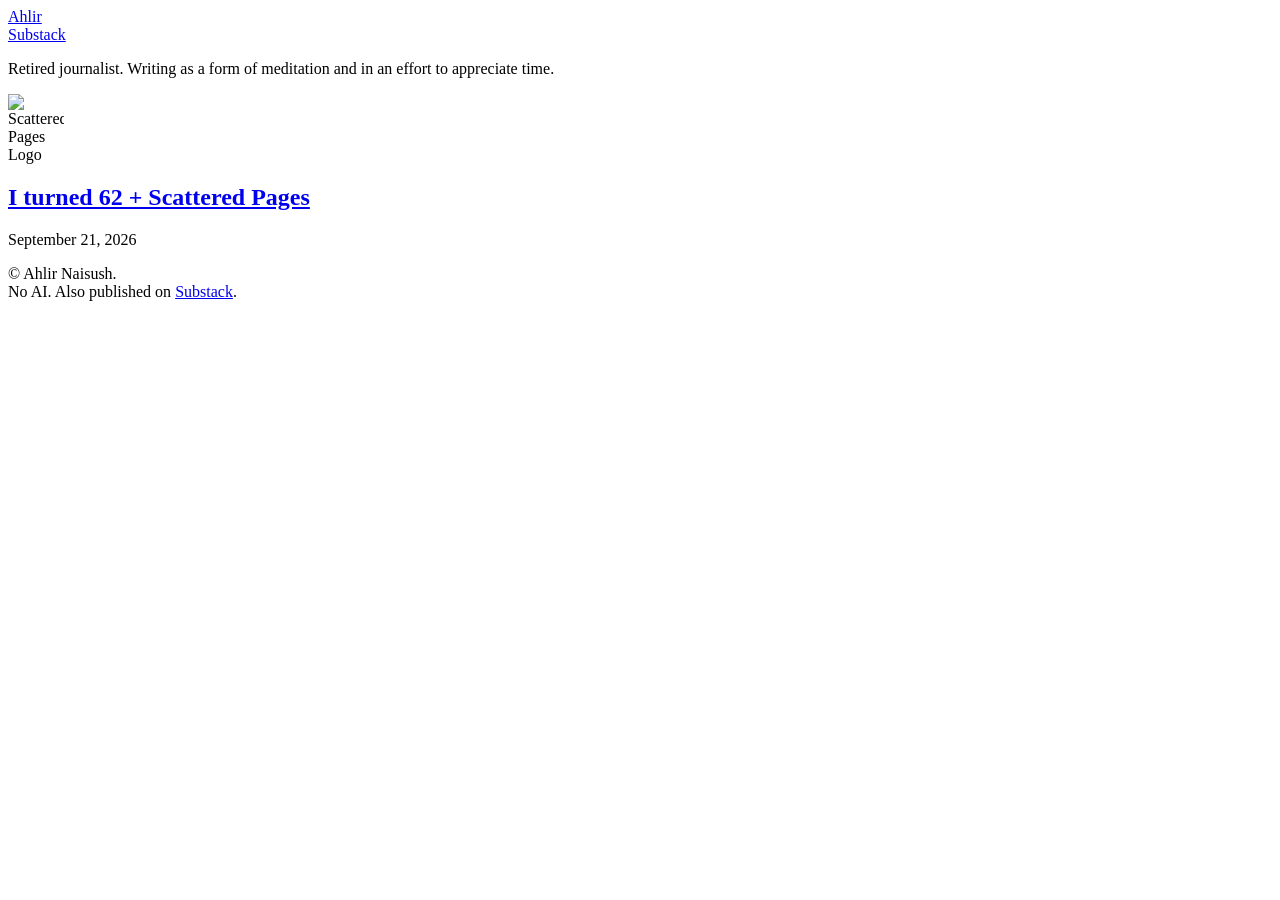
==== index.html @ 21a5ee81 "Create index.html" ====
<!DOCTYPE html>
<html lang="en">
<head>
<meta charset="UTF-8">
<meta name="viewport" content="width=device-width, initial-scale=1.0">
<title>Ahlir's Scattered Pages</title>
<meta name="description" content="Retired journalist. Writing as a form of meditation and in an effort to appreciate time.">

<link rel="preconnect" href="https://fonts.googleapis.com">
<link rel="preconnect" href="https://fonts.gstatic.com" crossorigin>
<link href="https://fonts.googleapis.com/css2?family=Crimson+Pro:ital,wght@0,200..900;1,200..900&display=swap" rel="stylesheet">
<link rel="stylesheet" href="blog/style.css">

    <!-- Favicon -->
	<link rel="icon" type="image/png" sizes="32x32" href="assets/favicon-32x32.png">
	<link rel="icon" type="image/png" sizes="16x16" href="assets/favicon-16x16.png">

	<!-- Apple -->
	<link rel="apple-touch-icon" sizes="180x180" href="assets/apple-touch-icon.png">

	<!-- Android -->
	<link rel="icon" type="image/png" sizes="192x192" href="assets/icon-192.png">
	
	<meta name="format-detection" content="telephone=no">
	
</head>
<body>

<header class="site-header">
  <div class="wrap">
    <a href="index.html" class="brand">Ahlir</a>
    <nav class="site-nav">
      <a href="https://ahlir.substack.com" target="_blank" rel="noopener">Substack</a>
    </nav>
  </div>
</header>

<main class="wrap">

  <section class="intro">
    <p>Retired journalist. Writing as a form of meditation and in an effort to appreciate time.</p>
  </section>

    <!-- Blogggg Posts -->
	<!-- Blogggg Posts -->
	<!-- Blogggg Posts -->
	
	<img src="assets/scattered.png" style="max-width: 56px; height: auto;" alt="Scattered Pages Logo" loading="lazy">
	<!--
    <article class="post-entry">
      <h2><a href="blog/notes-while-listening-to-ravedeath-1972.html">Notes while listening to <i>Ravedeath, 1972</i></a></h2>
      <p class="post-meta"><time datetime="2026-09-01">September 23 or 24, 2026</time></p>
    </article> -->
	
	 <article class="post-entry">
      <h2><a href="blog/I-turned-62.html">I turned 62 + Scattered Pages</a></h2>
      <p class="post-meta"><time datetime="2026-09-21">September 21, 2026</time></p>
    </article>
	
    <!-- End Blogggg List -->
	<!-- End Blogggg List -->
	

  </section>

</main>

<footer class="site-footer">
  <div class="wrap">
    <p>&copy; Ahlir Naisush.<br>No AI. Also published on <a href="https://ahlir.substack.com" target="_blank" rel="noopener">Substack</a>.</p>
  </div>
</footer>

</body>
</html>
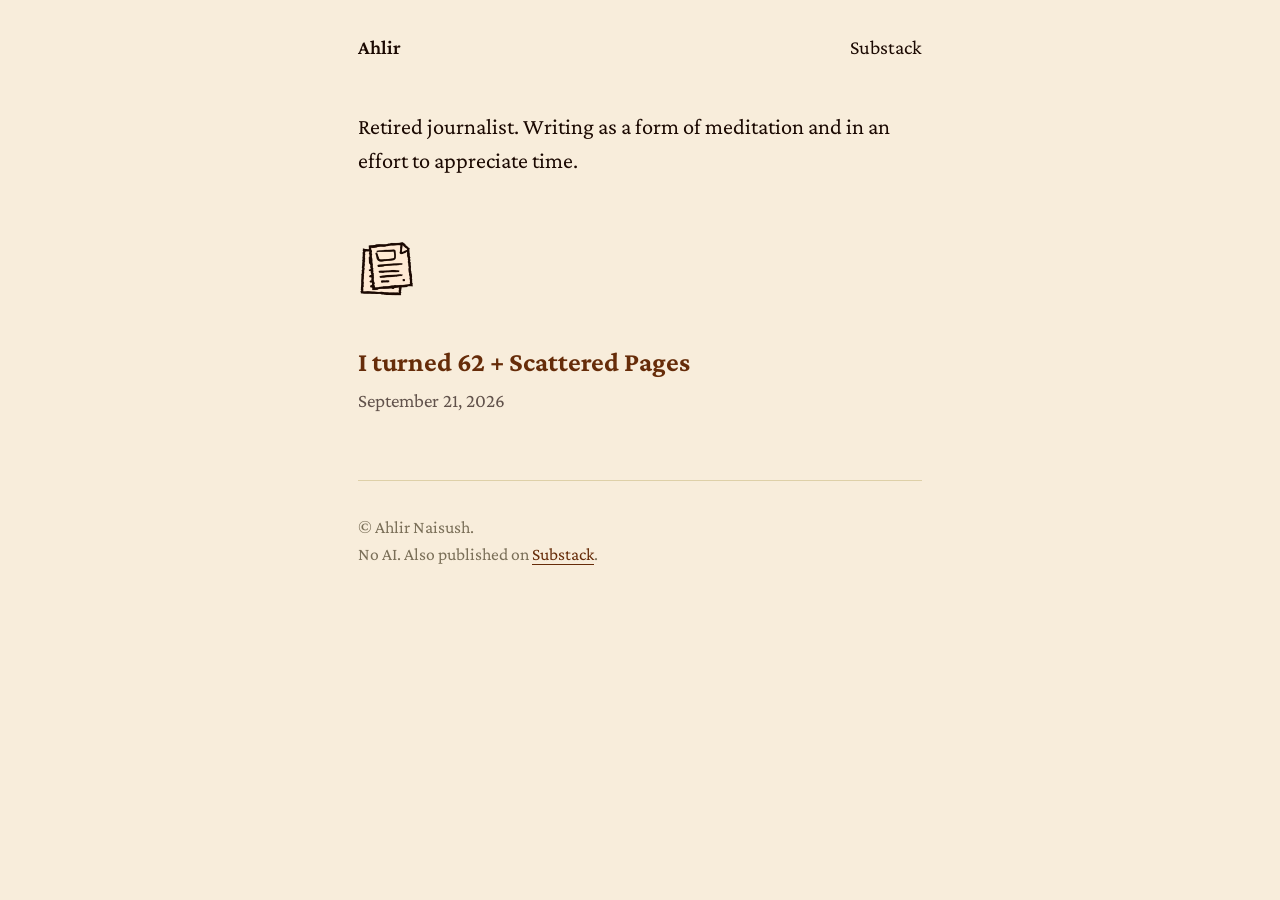
==== commit 538440c3: "Update index.html" ====
--- a/index.html
+++ b/index.html
@@ -45,7 +45,7 @@
 	<!-- Blogggg Posts -->
 	<!-- Blogggg Posts -->
 	
-	<img src="assets/scattered.png" style="max-width: 56px; height: auto;" alt="Scattered Pages Logo" loading="lazy">
+	<img src="assets/scattered.png" style="max-width: 56px; height: auto;" alt="Scattered Pages Logo">
 	<!--
     <article class="post-entry">
       <h2><a href="blog/notes-while-listening-to-ravedeath-1972.html">Notes while listening to <i>Ravedeath, 1972</i></a></h2>
--- a/blog/style.css
+++ b/blog/style.css
@@ -0,0 +1,168 @@
+/* ///////////////
+   Colors Design Guide :
+   I could probably use the initialization method through var, but I'll get confused.
+   So just refer to these few colors and keep them updated.
+   Very simple, very straightforward, Very limited color palette. 
+   
+   BG - #F8EDDB
+   Text - #1B0902
+   Dates / Muted Text - #7A6F58
+   Accent / links  - #662C09
+   Accent hover - #8C5C3E
+   Borders - #DED0A8
+    */
+
+/* ROOT */ /* ROOT */
+/* ROOT */ /* ROOT */
+/* ROOT */ /* ROOT */ 
+
+* { box-sizing: border-box; }
+
+body {
+  margin: 0 2rem 3rem;
+  background: #F8EDDB;
+  color: #1B0902;
+  font-family: 'Crimson Pro', 'Times New Roman', Georgia, serif;
+  font-size: 1.3rem;
+  line-height: 1.5;
+  font-weight: 400;
+}
+
+img { max-width: 100%; 
+margin: 0 0 3rem;
+display: block; }
+
+a {
+  color: #662C09;
+  text-underline-offset: 4px;
+}
+a:hover { color: #8C5C3E; }
+a:focus-visible {
+  outline: 2px solid #662C09;
+  outline-offset: 3px;
+}
+
+.wrap {
+  max-width: 564px;
+  margin: 1rem auto;
+}
+
+/* HEADER */
+/* HEADER */
+/* HEADER */
+
+.site-header .wrap {
+  display: flex;
+  align-items: baseline;
+  justify-content: space-between;
+  flex-wrap: wrap;
+  gap: 1.25rem;
+  margin-top: 2rem;
+  margin-bottom: 2rem;
+}
+.brand {
+  font-weight: 600;
+  font-size: 1.25rem;
+  color: #1B0902;
+  text-decoration: none;
+}
+.brand:hover { color: #8C5C3E; }
+
+.site-nav { display: flex; gap: 2rem; font-size: 1.25rem; }
+.site-nav a { text-decoration: none; color: #1B0902; }
+.site-nav a:hover { color: #8C5C3E; }
+
+/* INDEX */
+/* INDEX */
+/* INDEX */
+
+main { padding: 1rem 0 1rem; }
+
+.intro p {
+  font-size: 1.4rem;
+  margin: 0 0 4rem;
+}
+
+.post-entry {
+  margin: 2rem 0;
+}
+.post-entry h2 {
+  margin: 0;
+  font-size: 1.7rem;
+  font-weight: 700;
+  line-height: 1.3;
+}
+.post-entry h2 a {
+  text-decoration: none;
+  color: #662C09;
+}
+.post-entry h2 a:hover { color: #8C5C3E; }
+
+.post-meta {
+  margin: 0.4rem 0 0;
+  font-size: 1.2rem;
+  color: #61524B;
+}
+
+/* BLOG CONTENT */
+/* BLOG CONTENT */
+/* BLOG CONTENT */
+
+.post-header { 
+margin: 6rem 0 3rem; 
+}
+.post-header h1 {
+  font-size: 2.4rem;
+  font-weight: 600;
+  line-height: 1.25;
+  margin: 0 0 1.25rem;
+  max-width: 24ch;
+}
+
+.post h2 {
+  font-size: 1.7rem;
+  font-weight: 600;
+  margin: 4.5rem 0 2rem;
+}
+.post p { 
+margin: 0 0 2rem; 
+}
+
+.post blockquote {
+  margin: 0 0 2rem 1rem;
+  padding-left: 2rem;
+  border-left: 4px solid #662C09;
+  font-style: italic;
+  line-height: 1.55;
+}
+.post blockquote p { margin: 0; }
+
+.back-link { margin: 1rem 0 2rem; }
+
+.post {
+	margin: 0 0 8rem; 
+}
+
+/* FOOTER */
+/* FOOTER */
+/* FOOTER */
+
+.site-footer .wrap {
+  border-top: 1px solid #DED0A8;
+  padding-top: 1rem;
+  font-size: 1.1rem;
+  color: #7A6F58;
+}
+.site-footer a { color: #662C09; }
+.site-footer a:hover { color: #8C5C3E; }
+
+/* Responsive goes here */
+/* Responsive goes here */
+/* Responsive goes here */
+/* Responsive goes here */
+	   
+@media (max-width: 360px) {
+  body { font-size: 1.25rem; }
+  .post-header h1 { font-size: 2rem; }
+  .site-header .wrap { flex-direction: column; align-items: flex-start; }
+}
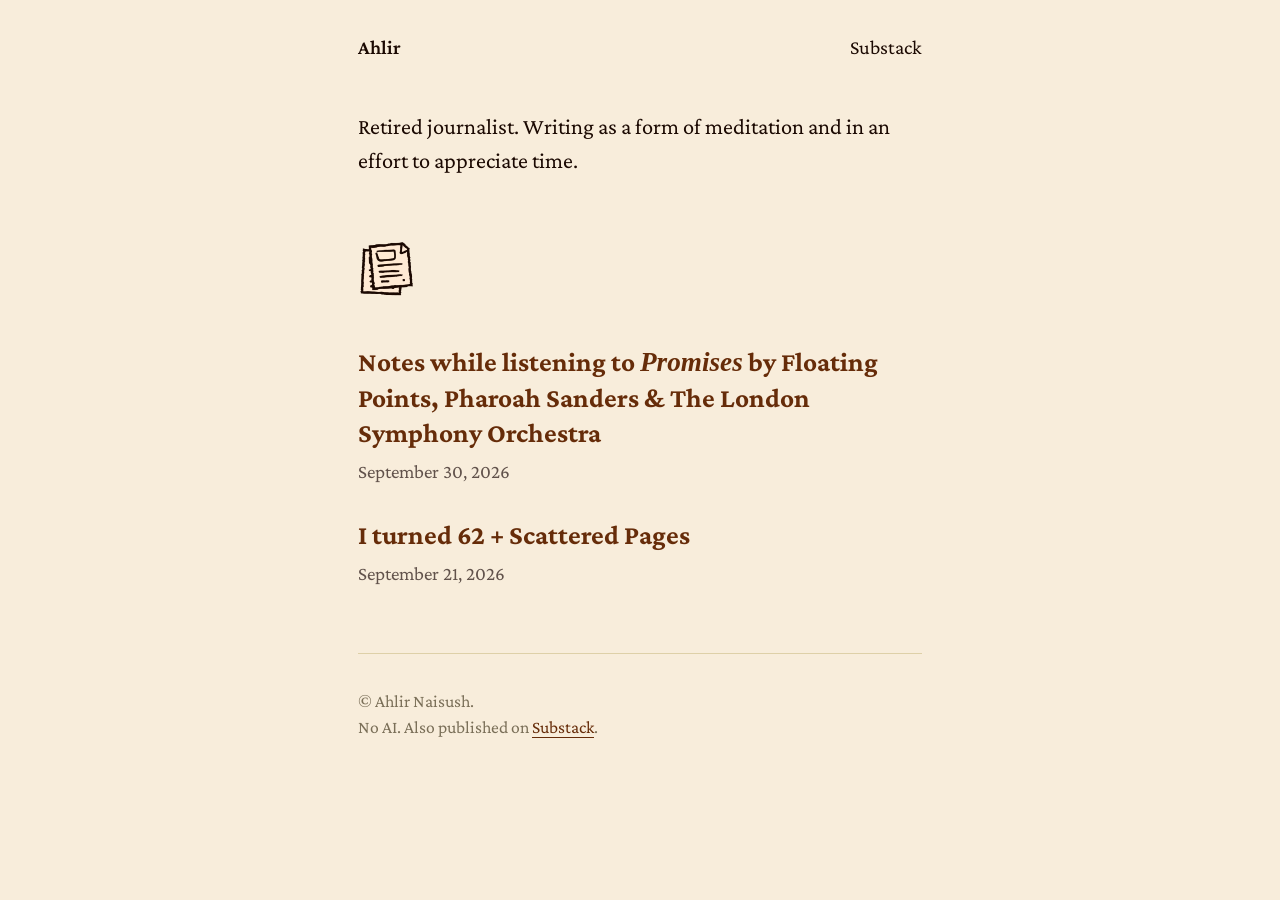
==== commit 6390e91b: "Update index.html" ====
--- a/index.html
+++ b/index.html
@@ -46,11 +46,11 @@
 	<!-- Blogggg Posts -->
 	
 	<img src="assets/scattered.png" style="max-width: 56px; height: auto;" alt="Scattered Pages Logo">
-	<!--
-    <article class="post-entry">
-      <h2><a href="blog/notes-while-listening-to-ravedeath-1972.html">Notes while listening to <i>Ravedeath, 1972</i></a></h2>
-      <p class="post-meta"><time datetime="2026-09-01">September 23 or 24, 2026</time></p>
-    </article> -->
+
+	<article class="post-entry">
+      <h2><a href="blog/notes-promises.html">Notes while listening to <i>Promises</i> by Floating Points, Pharoah Sanders & The London Symphony Orchestra</a></h2>
+      <p class="post-meta"><time datetime="2026-09-30">September 30, 2026</time></p>
+    </article>
 	
 	 <article class="post-entry">
       <h2><a href="blog/I-turned-62.html">I turned 62 + Scattered Pages</a></h2>
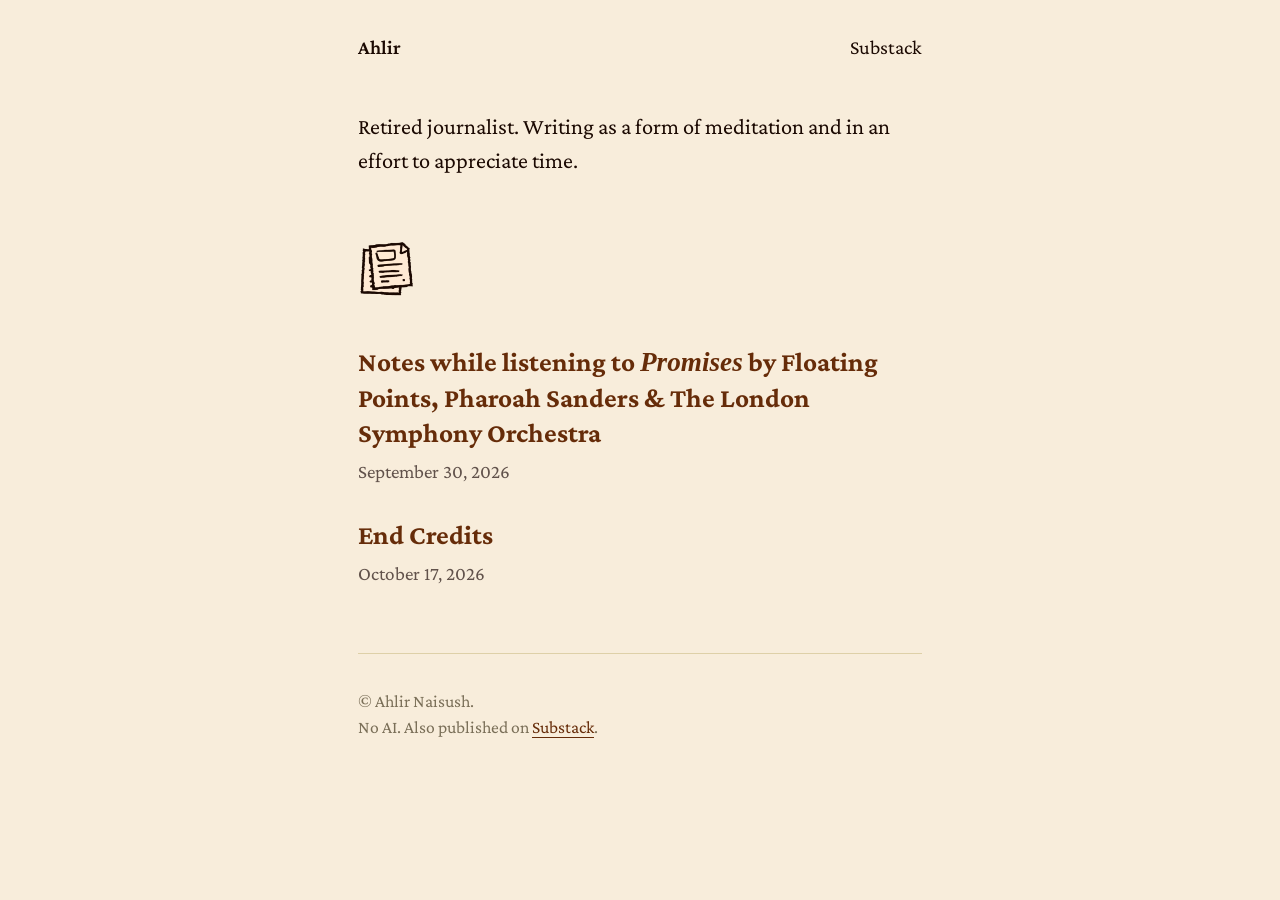
==== commit 8e4dbcbf: "Update index.html" ====
--- a/index.html
+++ b/index.html
@@ -53,8 +53,8 @@
     </article>
 	
 	 <article class="post-entry">
-      <h2><a href="blog/I-turned-62.html">I turned 62 + Scattered Pages</a></h2>
-      <p class="post-meta"><time datetime="2026-09-21">September 21, 2026</time></p>
+      <h2><a href="blog/end-credits.html">End Credits</a></h2>
+      <p class="post-meta"><time datetime="2026-09-21">October 17, 2026</time></p>
     </article>
 	
     <!-- End Blogggg List -->
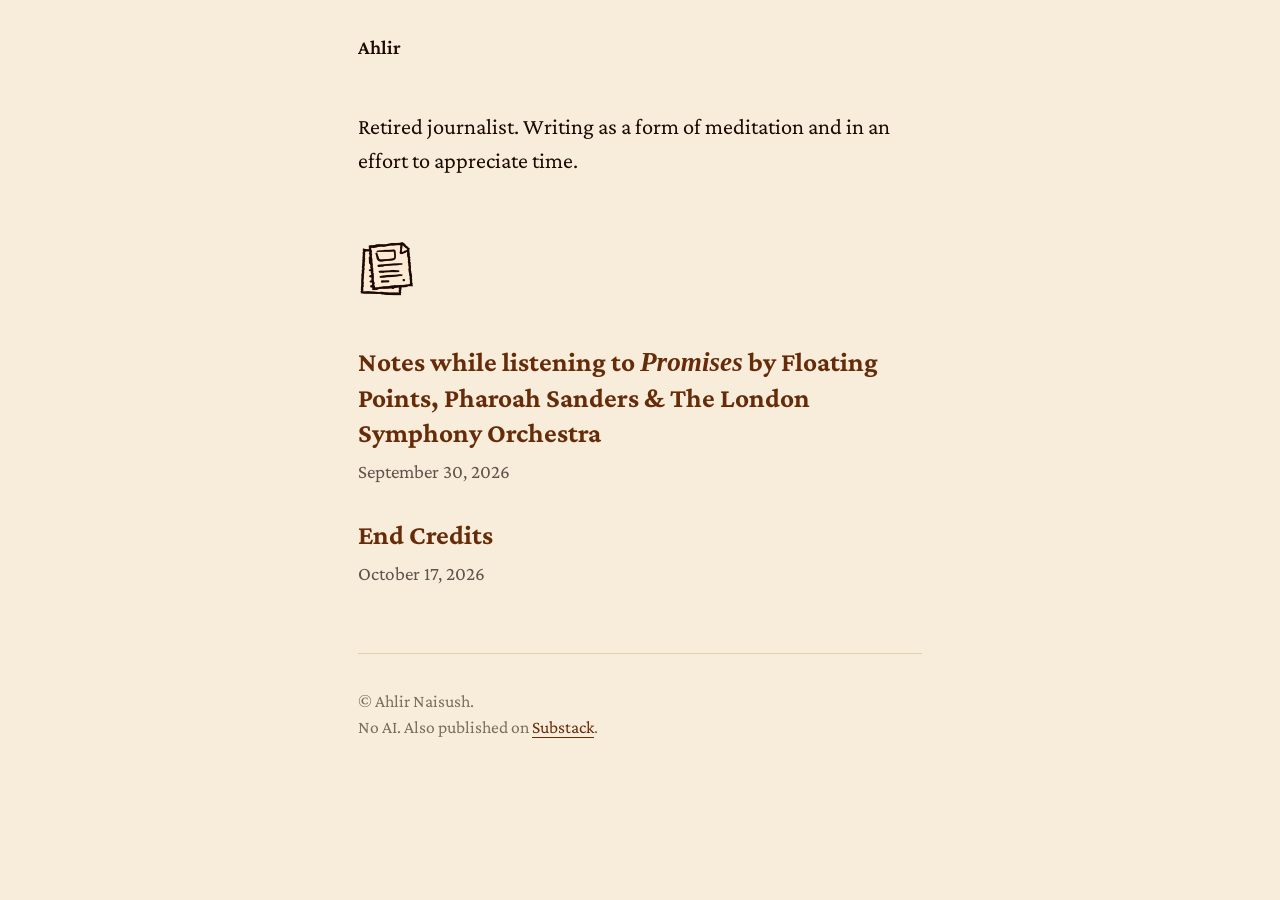
==== commit e9d8335b: "Comment out navigation in index.html Comment out the site navigation section in index.html." ====
--- a/index.html
+++ b/index.html
@@ -29,9 +29,9 @@
 <header class="site-header">
   <div class="wrap">
     <a href="index.html" class="brand">Ahlir</a>
-    <nav class="site-nav">
-      <a href="https://ahlir.substack.com" target="_blank" rel="noopener">Substack</a>
-    </nav>
+   <!-- <nav class="site-nav">
+      <a href="#" target="_blank" rel="noopener">Shuffle</a>
+    </nav> -->
   </div>
 </header>
 
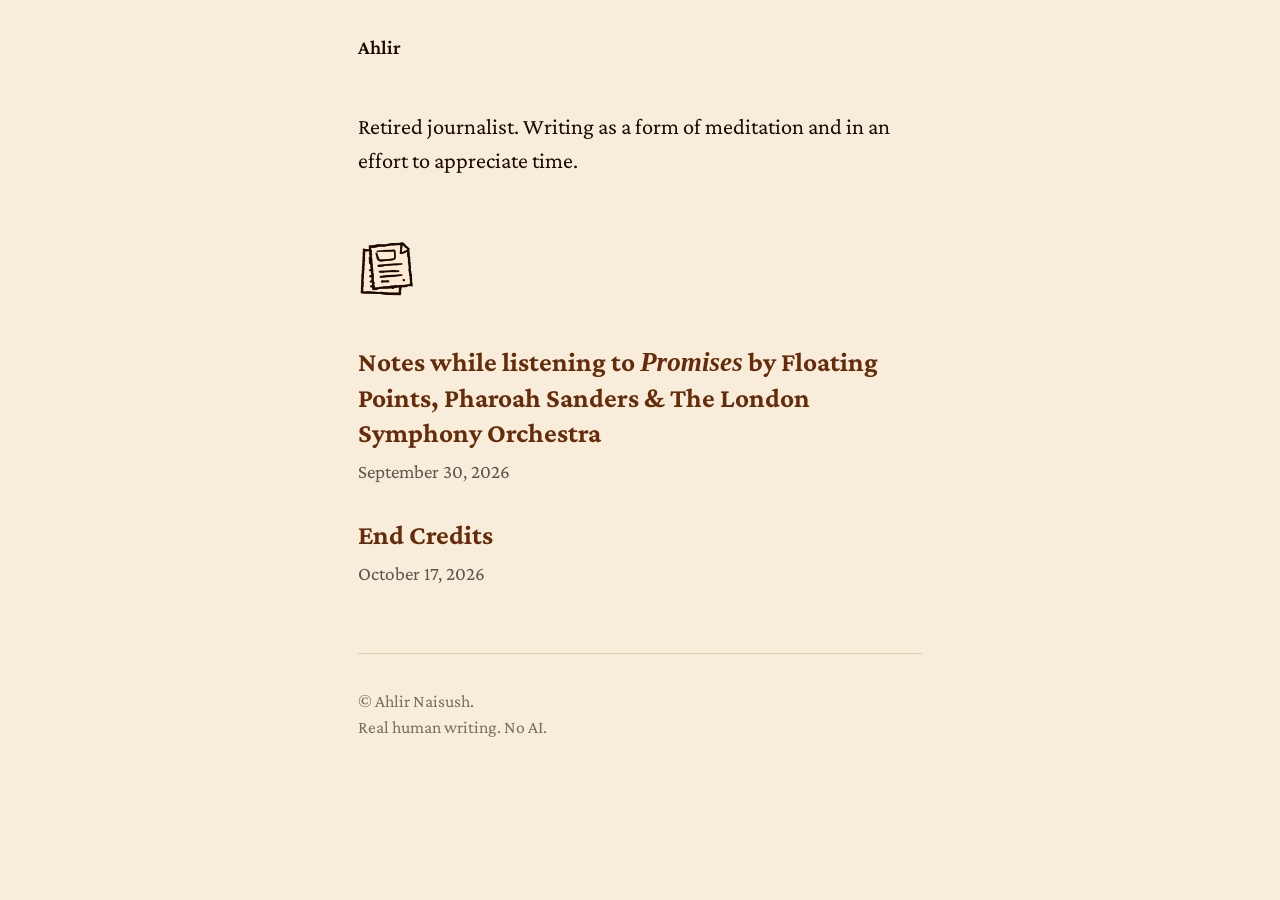
==== commit ba1e24cb: "Update index.html" ====
--- a/index.html
+++ b/index.html
@@ -3,6 +3,7 @@
 <head>
 <meta charset="UTF-8">
 <meta name="viewport" content="width=device-width, initial-scale=1.0">
+<meta name="theme-color" content="#F8EDDB">	
 <title>Ahlir's Scattered Pages</title>
 <meta name="description" content="Retired journalist. Writing as a form of meditation and in an effort to appreciate time.">
 
@@ -67,7 +68,7 @@
 
 <footer class="site-footer">
   <div class="wrap">
-    <p>&copy; Ahlir Naisush.<br>No AI. Also published on <a href="https://ahlir.substack.com" target="_blank" rel="noopener">Substack</a>.</p>
+    <p>&copy; Ahlir Naisush.<br>Real human writing. No AI.</p>
   </div>
 </footer>
 
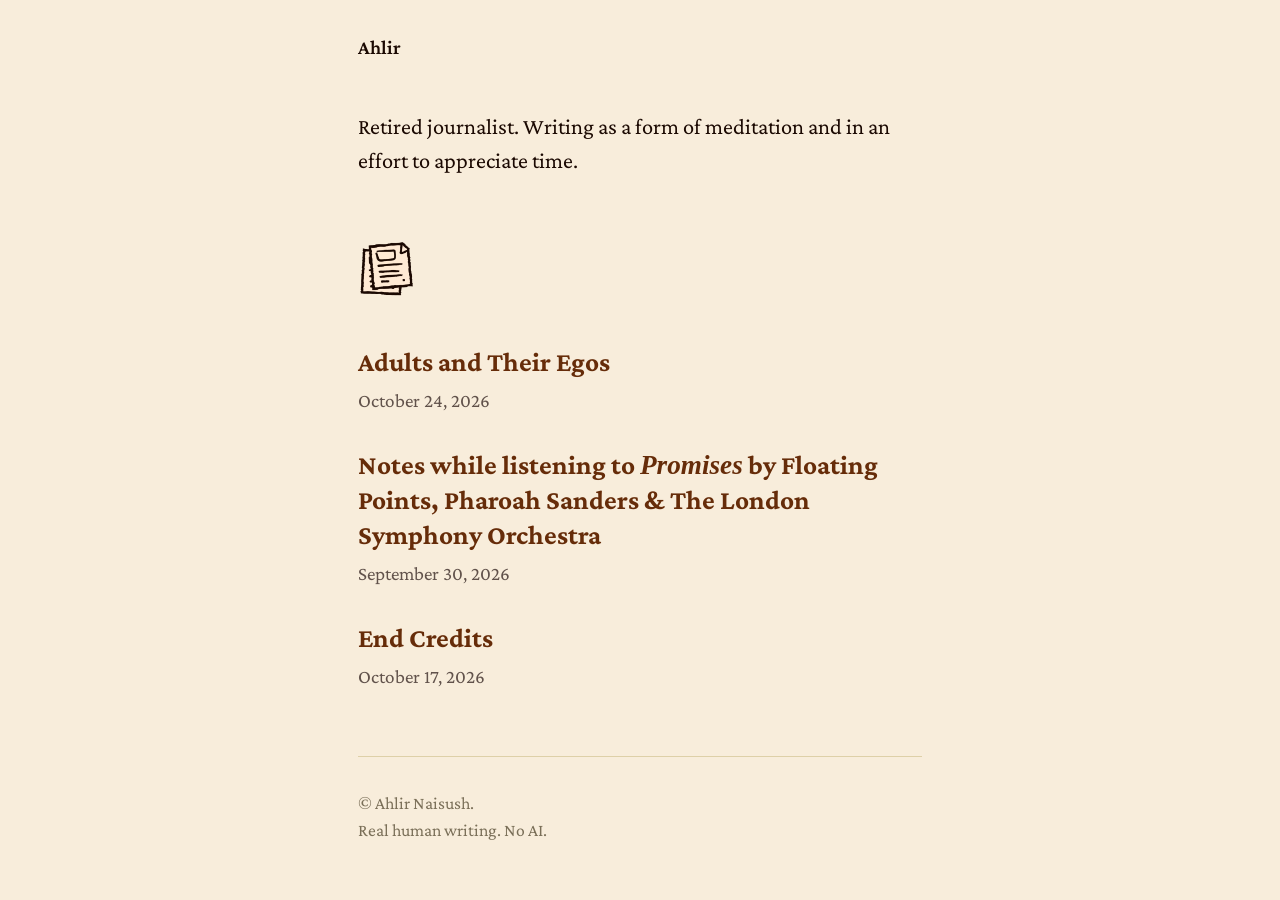
==== commit 95d267e7: "Update index.html" ====
--- a/index.html
+++ b/index.html
@@ -49,6 +49,11 @@
 	<img src="assets/scattered.png" style="max-width: 56px; height: auto;" alt="Scattered Pages Logo">
 
 	<article class="post-entry">
+      <h2><a href="blog/adults-and-their-egos.html">Adults and Their Egos</a></h2>
+      <p class="post-meta"><time datetime="2026-10-24">October 24, 2026</time></p>
+    </article>
+
+	<article class="post-entry">
       <h2><a href="blog/notes-promises.html">Notes while listening to <i>Promises</i> by Floating Points, Pharoah Sanders & The London Symphony Orchestra</a></h2>
       <p class="post-meta"><time datetime="2026-09-30">September 30, 2026</time></p>
     </article>
